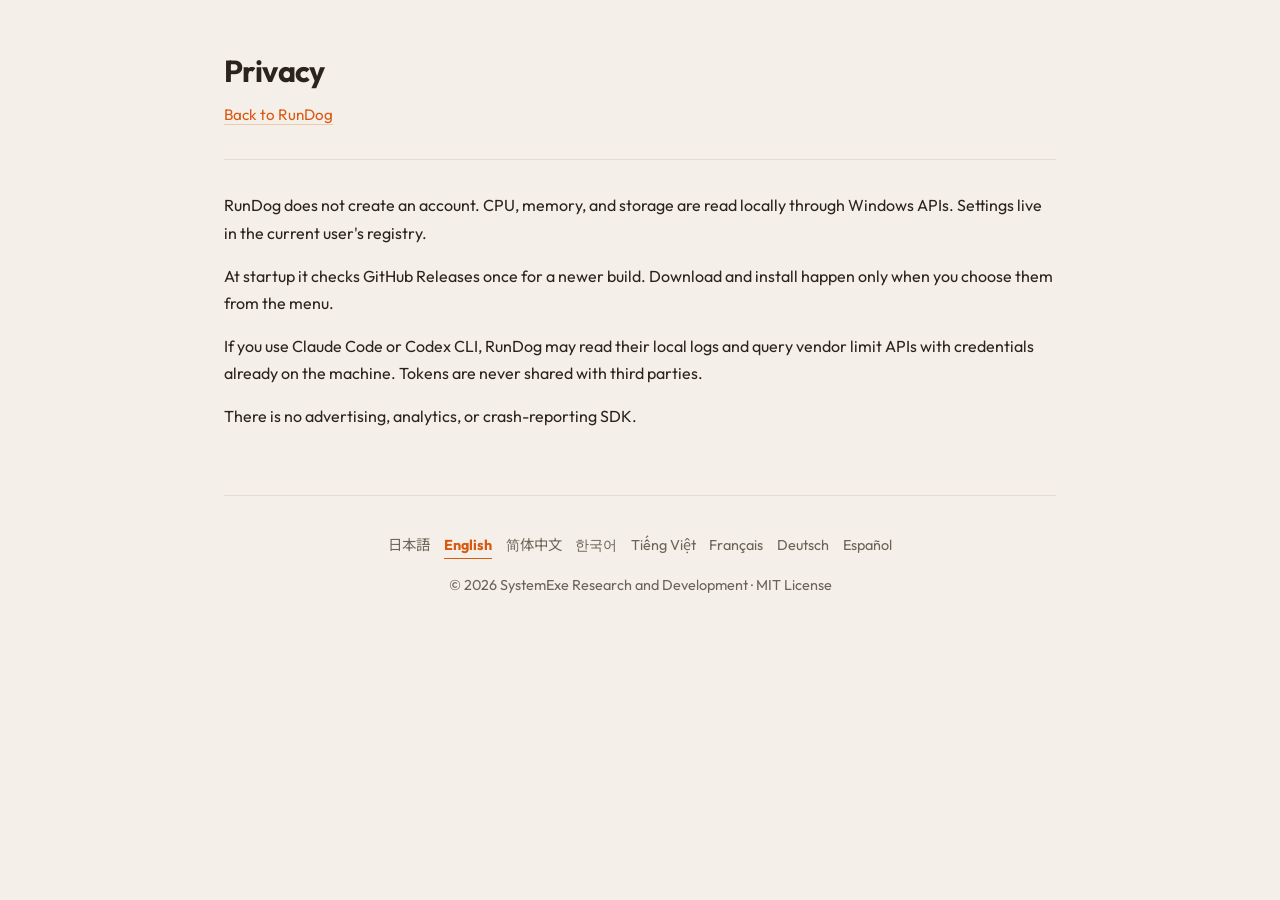
==== docs/privacy.html @ 1afa7a0b "Release RunDog v1.1.0. Co-authored-by: Cursor <cursoragent@cursor.com>" ====
<!DOCTYPE html>
<html lang="ja">
  <head>
    <meta charset="utf-8" />
    <meta name="viewport" content="width=device-width, initial-scale=1" />
    <title>RunDog — Privacy</title>
    <link rel="preconnect" href="https://fonts.googleapis.com" />
    <link rel="preconnect" href="https://fonts.gstatic.com" crossorigin />
    <link
      href="https://fonts.googleapis.com/css2?family=Outfit:ital,wght@0,400;0,600;0,700;1,700&family=Noto+Sans+JP:wght@400;600;700&display=swap"
      rel="stylesheet"
    />
    <link rel="stylesheet" href="./style.css" />
  </head>
  <body class="legal">
    <main id="content">
      <header class="hero">
        <h1 data-i18n="privacyTitle">プライバシー</h1>
        <p class="tagline">
          <a href="./" data-i18n="back">RunDog に戻る</a>
        </p>
      </header>
      <div id="privacy-body"></div>
      <footer>
        <nav class="langs" id="langs" aria-label="Language"></nav>
        <p>© 2026 SystemExe Research and Development · MIT License</p>
      </footer>
    </main>
    <script type="module" src="./app.js"></script>
  </body>
</html>
---- docs/style.css ----
:root {
  --bg: #f4efe8;
  --surface: #fffdf9;
  --ink: #2a241d;
  --ink-soft: #4a433a;
  --muted: #6b6358;
  --line: #e6ddd2;
  --accent: #f37021;
  --accent-strong: #d85a12;
  --accent-soft: #fde6d4;
  --radius: 14px;
  --shadow: 0 1px 2px rgba(42, 36, 29, 0.04), 0 8px 24px rgba(42, 36, 29, 0.06);
  --shadow-strong: 0 2px 4px rgba(42, 36, 29, 0.05), 0 14px 32px rgba(42, 36, 29, 0.1);
  --font: "Outfit", "Noto Sans JP", "Noto Sans SC", "Noto Sans KR", "Be Vietnam Pro",
    system-ui, sans-serif;
}

*,
*::before,
*::after {
  box-sizing: border-box;
}

html {
  scroll-behavior: smooth;
}

body {
  margin: 0;
  background: var(--bg);
  color: var(--ink);
  font-family: var(--font);
  line-height: 1.7;
  -webkit-font-smoothing: antialiased;
}

#content {
  max-width: 880px;
  margin: 0 auto;
  padding: 3.5rem 1.5rem 4rem;
}

.hero {
  padding-bottom: 2rem;
  margin-bottom: 2rem;
  border-bottom: 1px solid var(--line);
  text-align: center;
}

.hero h1 {
  margin: 0;
  font-style: italic;
  font-size: clamp(2.75rem, 8vw, 4.5rem);
  line-height: 1.05;
  letter-spacing: -0.02em;
  font-weight: 700;
}

.tagline {
  margin: 0.85rem 0 0;
  color: var(--ink-soft);
  font-weight: 600;
  font-size: 1.15rem;
}

.lead {
  max-width: 36rem;
  margin: 0 auto 2rem;
  text-align: center;
  font-size: 1.1rem;
  color: var(--ink-soft);
}

h2 {
  margin: 3.5rem 0 1rem;
  font-size: 1.65rem;
  letter-spacing: -0.015em;
}

a {
  color: var(--accent-strong);
  text-decoration: none;
  border-bottom: 1px solid rgba(216, 90, 18, 0.25);
}

a:hover {
  color: var(--accent);
  border-bottom-color: var(--accent);
}

.shot {
  margin: 1.5rem 0;
  text-align: center;
}

.shot img {
  display: block;
  max-width: 100%;
  height: auto;
  margin: 0 auto;
  border-radius: var(--radius);
  box-shadow: var(--shadow-strong);
  background: #262c38;
}

.shot-wide img {
  width: min(100%, 520px);
}

.cta-wrap {
  text-align: center;
  margin: 2rem 0 0.5rem;
}

.download {
  display: inline-flex;
  flex-direction: column;
  align-items: center;
  gap: 0.15rem;
  padding: 0.85rem 1.6rem;
  background: var(--ink);
  color: #fffdf9;
  border: 0;
  border-radius: 12px;
  box-shadow: var(--shadow);
  transition: transform 0.15s ease, opacity 0.15s ease;
}

.download:hover {
  color: #fffdf9;
  border-bottom: 0;
  transform: translateY(-2px);
}

.download small {
  font-size: 0.75rem;
  opacity: 0.7;
  font-weight: 400;
}

.requirement {
  text-align: center;
  color: var(--muted);
  font-size: 0.9rem;
}

.cards {
  display: grid;
  grid-template-columns: repeat(3, 1fr);
  gap: 1rem;
  margin: 1.5rem 0;
}

.card {
  background: var(--surface);
  border: 1px solid var(--line);
  border-radius: var(--radius);
  padding: 1.5rem;
  box-shadow: var(--shadow);
}

.card h3 {
  margin: 0 0 0.5rem;
  font-size: 1.15rem;
}

.card p {
  margin: 0;
  color: var(--ink-soft);
  font-size: 0.96rem;
}

.split {
  display: grid;
  grid-template-columns: 1fr 1fr;
  gap: 2.5rem;
  align-items: start;
}

.split p,
.split li {
  color: var(--ink-soft);
}

.split ul {
  padding-left: 1.2rem;
}

.split li::marker {
  color: var(--accent);
}

details {
  background: var(--surface);
  border: 1px solid var(--line);
  border-radius: 12px;
  padding: 0.25rem 1.1rem;
  margin: 0.65rem 0;
}

details[open] {
  border-color: var(--accent);
}

summary {
  cursor: pointer;
  padding: 0.85rem 0;
  font-weight: 600;
  list-style: none;
}

summary::-webkit-details-marker {
  display: none;
}

details p {
  margin: 0 0 0.9rem;
  color: var(--ink-soft);
}

footer {
  margin-top: 4rem;
  padding-top: 1.5rem;
  border-top: 1px solid var(--line);
  color: var(--muted);
  font-size: 0.9rem;
  text-align: center;
}

footer a {
  color: var(--muted);
  border-bottom-color: transparent;
}

footer a:hover {
  color: var(--accent-strong);
  border-bottom-color: var(--accent-strong);
}

.langs {
  display: flex;
  flex-wrap: wrap;
  justify-content: center;
  gap: 0.35rem 0.85rem;
  margin: 0.85rem 0;
}

.langs a[aria-current="true"] {
  color: var(--accent-strong);
  font-weight: 700;
  border-bottom-color: var(--accent-strong);
}

body.legal .hero {
  text-align: left;
}

body.legal .hero h1 {
  font-size: 1.9rem;
  font-style: normal;
}

body.legal .hero .tagline {
  font-size: 0.95rem;
  font-weight: 400;
}

@media (max-width: 640px) {
  #content {
    padding: 2.5rem 1.25rem 3rem;
  }

  .cards,
  .split {
    grid-template-columns: 1fr;
  }

  h2 {
    margin-top: 2.75rem;
  }
}
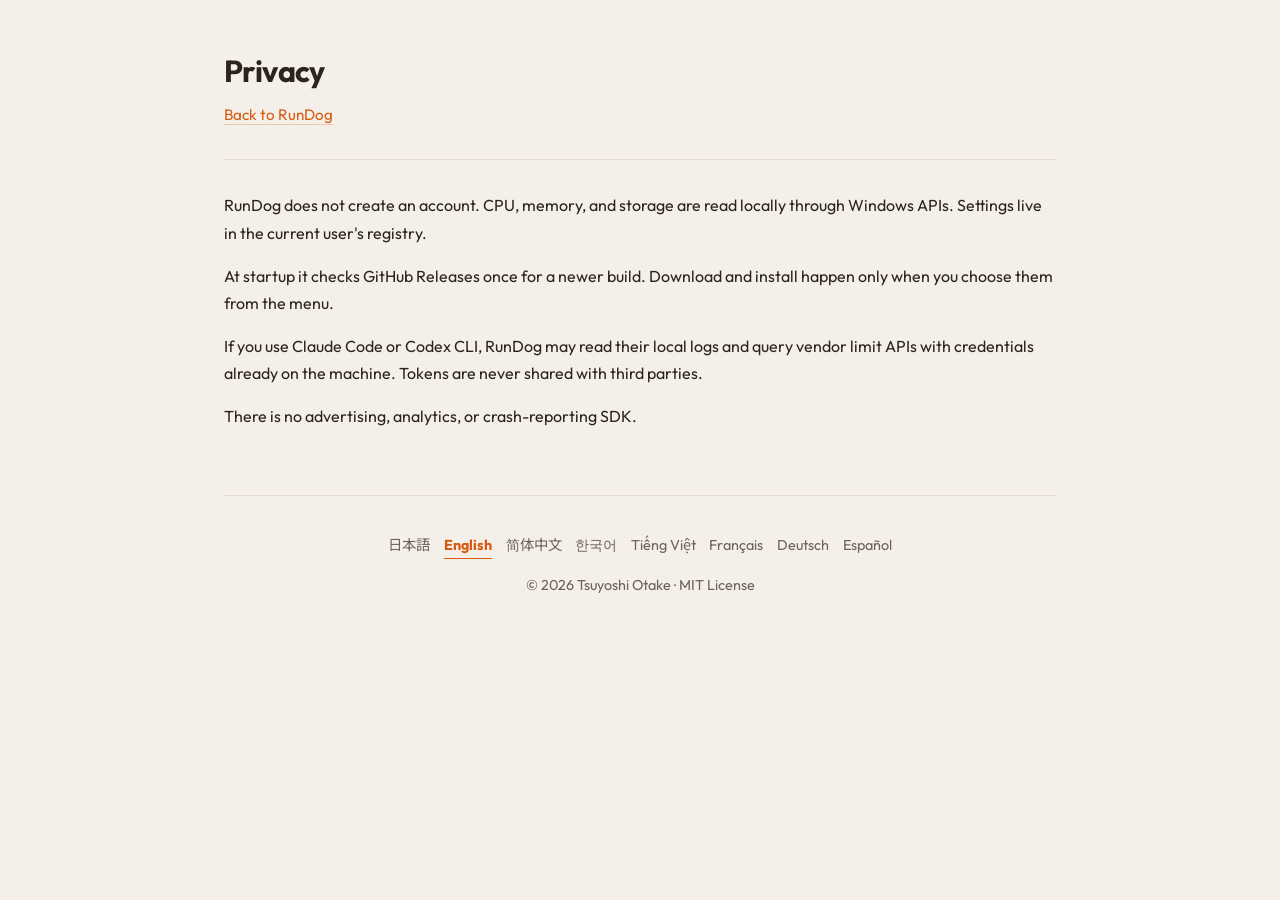
==== commit 284ede0b: "Release RunDog v1.1.0. Co-authored-by: Cursor <cursoragent@cursor.com>" ====
--- a/docs/privacy.html
+++ b/docs/privacy.html
@@ -23,7 +23,7 @@
       <div id="privacy-body"></div>
       <footer>
         <nav class="langs" id="langs" aria-label="Language"></nav>
-        <p>© 2026 SystemExe Research and Development · MIT License</p>
+        <p>© 2026 Tsuyoshi Otake · MIT License</p>
       </footer>
     </main>
     <script type="module" src="./app.js"></script>
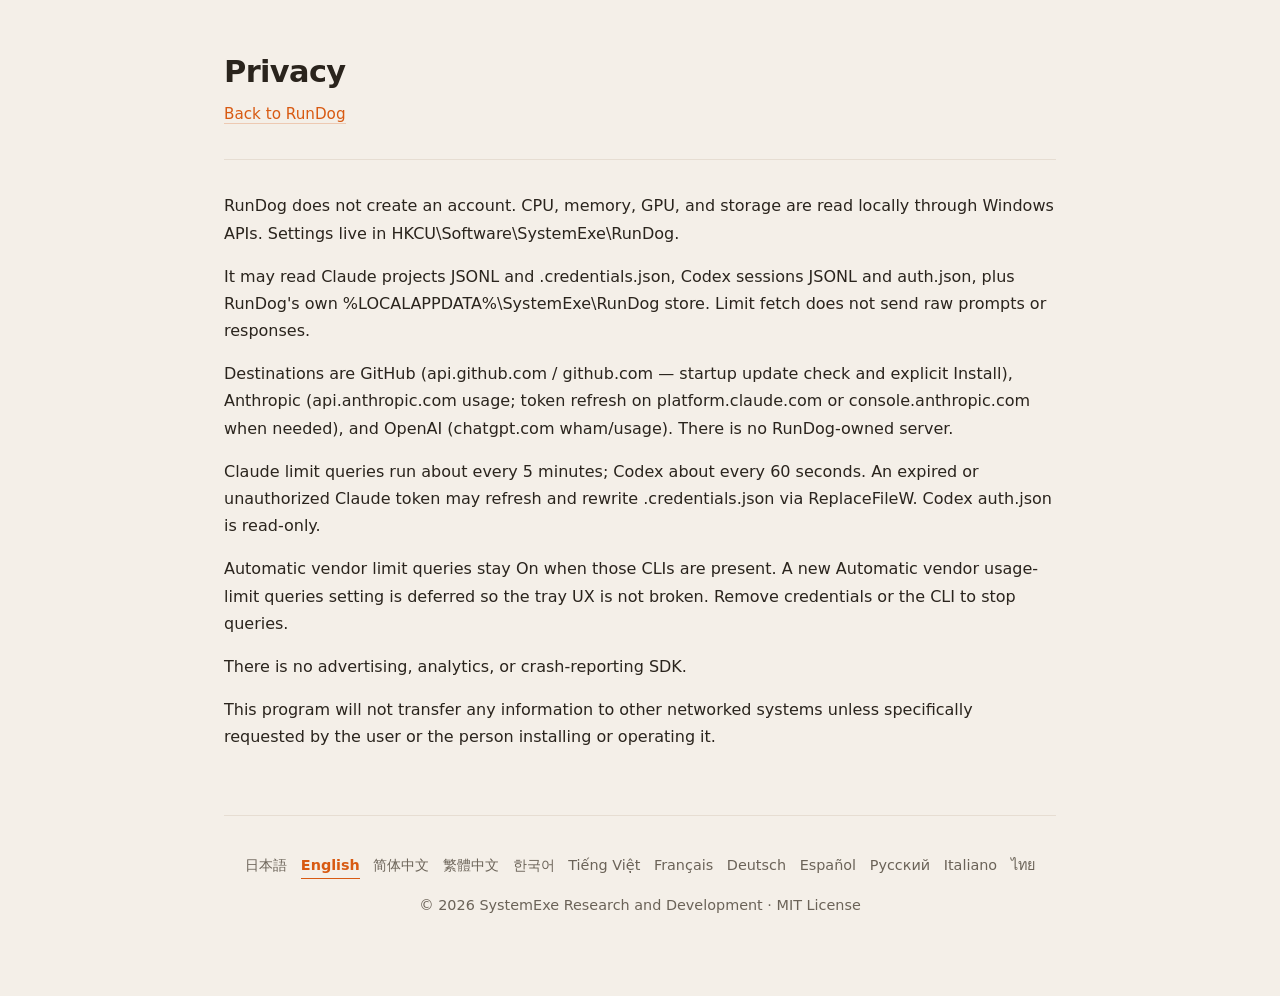
==== commit 43977d8f: "docs: match privacy pages to vendor I/O and drop Google Fonts Document files read, vendor destinatio" ====
--- a/docs/privacy.html
+++ b/docs/privacy.html
@@ -4,12 +4,6 @@
     <meta charset="utf-8" />
     <meta name="viewport" content="width=device-width, initial-scale=1" />
     <title>RunDog — Privacy</title>
-    <link rel="preconnect" href="https://fonts.googleapis.com" />
-    <link rel="preconnect" href="https://fonts.gstatic.com" crossorigin />
-    <link
-      href="https://fonts.googleapis.com/css2?family=Outfit:ital,wght@0,400;0,600;0,700;1,700&family=Noto+Sans+JP:wght@400;600;700&display=swap"
-      rel="stylesheet"
-    />
     <link rel="stylesheet" href="./style.css" />
   </head>
   <body class="legal">
@@ -23,7 +17,7 @@
       <div id="privacy-body"></div>
       <footer>
         <nav class="langs" id="langs" aria-label="Language"></nav>
-        <p>© 2026 Tsuyoshi Otake · MIT License</p>
+        <p>© 2026 SystemExe Research and Development · MIT License</p>
       </footer>
     </main>
     <script type="module" src="./app.js"></script>
--- a/docs/style.css
+++ b/docs/style.css
@@ -11,8 +11,7 @@
   --radius: 14px;
   --shadow: 0 1px 2px rgba(42, 36, 29, 0.04), 0 8px 24px rgba(42, 36, 29, 0.06);
   --shadow-strong: 0 2px 4px rgba(42, 36, 29, 0.05), 0 14px 32px rgba(42, 36, 29, 0.1);
-  --font: "Outfit", "Noto Sans JP", "Noto Sans SC", "Noto Sans KR", "Be Vietnam Pro",
-    system-ui, sans-serif;
+  --font: system-ui, "Segoe UI", "Yu Gothic UI", "Meiryo UI", sans-serif;
 }
 
 *,
@@ -146,7 +145,7 @@
 
 .cards {
   display: grid;
-  grid-template-columns: repeat(3, 1fr);
+  grid-template-columns: repeat(2, 1fr);
   gap: 1rem;
   margin: 1.5rem 0;
 }
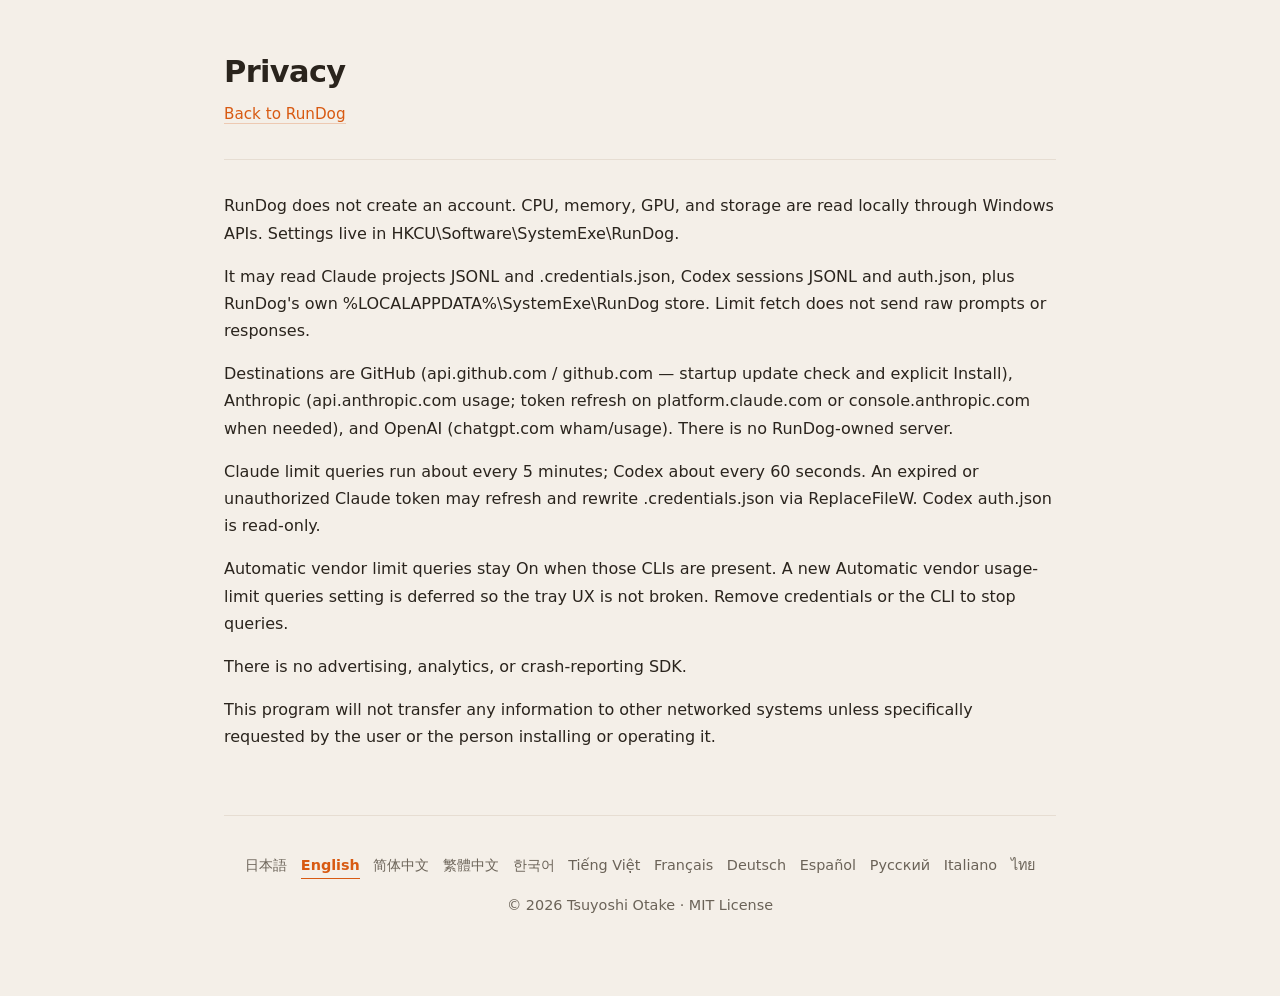
==== commit 6ef47060: "docs: match privacy pages to vendor I/O and drop Google Fonts Document files read, vendor destinatio" ====
--- a/docs/privacy.html
+++ b/docs/privacy.html
@@ -17,7 +17,7 @@
       <div id="privacy-body"></div>
       <footer>
         <nav class="langs" id="langs" aria-label="Language"></nav>
-        <p>© 2026 SystemExe Research and Development · MIT License</p>
+        <p>© 2026 Tsuyoshi Otake · MIT License</p>
       </footer>
     </main>
     <script type="module" src="./app.js"></script>
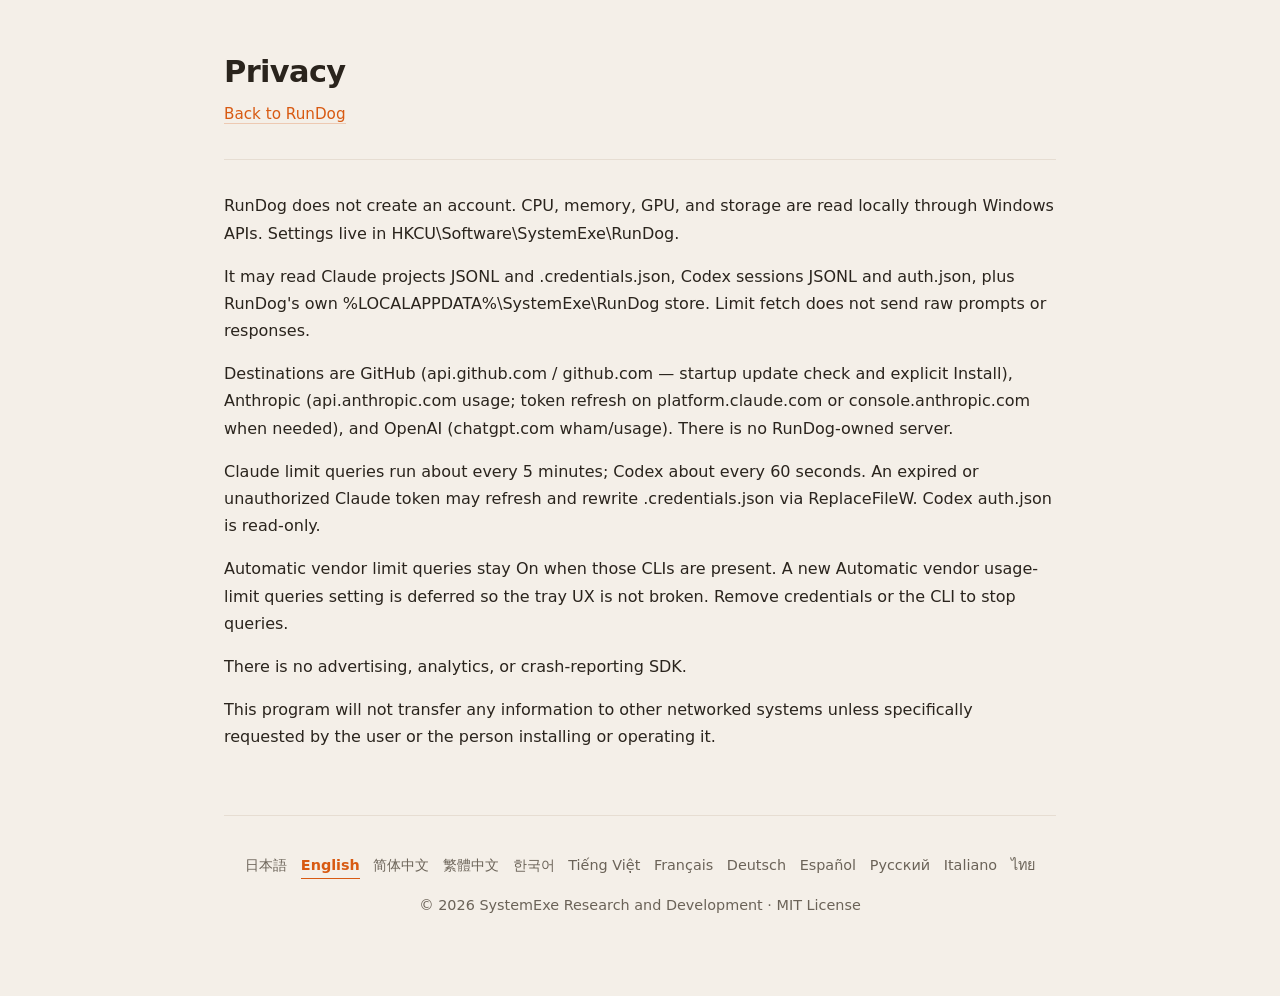
==== commit e2b7a6c2: "Merge pull request #52 from tsuyoshi-otake/fix/chatgpt-plan-labels fix: Codex プランを ChatGPT 製品名で表示" ====
--- a/docs/privacy.html
+++ b/docs/privacy.html
@@ -17,7 +17,7 @@
       <div id="privacy-body"></div>
       <footer>
         <nav class="langs" id="langs" aria-label="Language"></nav>
-        <p>© 2026 Tsuyoshi Otake · MIT License</p>
+        <p>© 2026 SystemExe Research and Development · MIT License</p>
       </footer>
     </main>
     <script type="module" src="./app.js"></script>
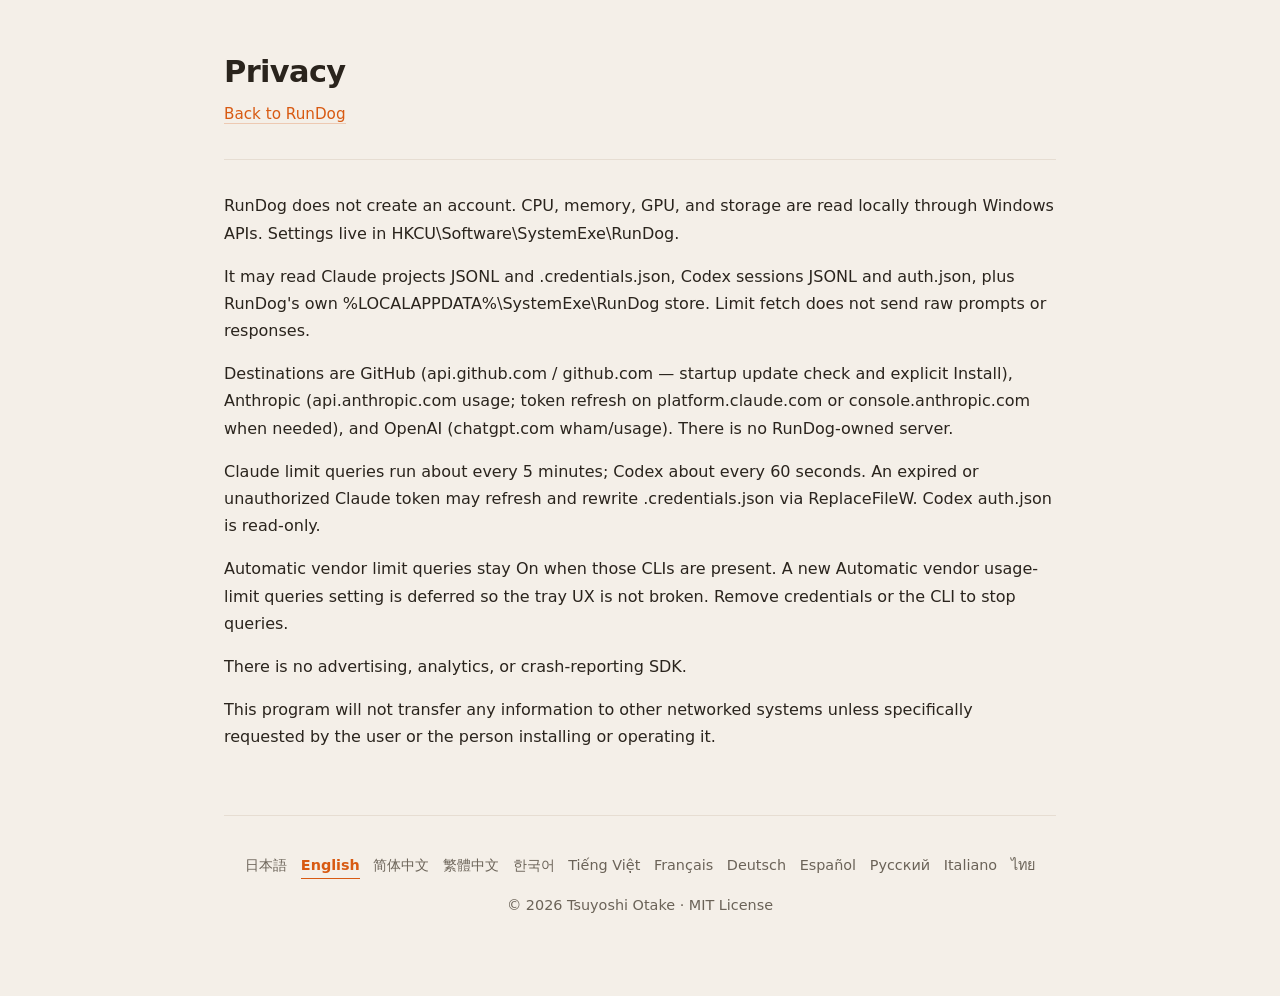
==== commit c48d2994: "Merge pull request #52 from tsuyoshi-otake/fix/chatgpt-plan-labels fix: Codex プランを ChatGPT 製品名で表示" ====
--- a/docs/privacy.html
+++ b/docs/privacy.html
@@ -17,7 +17,7 @@
       <div id="privacy-body"></div>
       <footer>
         <nav class="langs" id="langs" aria-label="Language"></nav>
-        <p>© 2026 SystemExe Research and Development · MIT License</p>
+        <p>© 2026 Tsuyoshi Otake · MIT License</p>
       </footer>
     </main>
     <script type="module" src="./app.js"></script>
